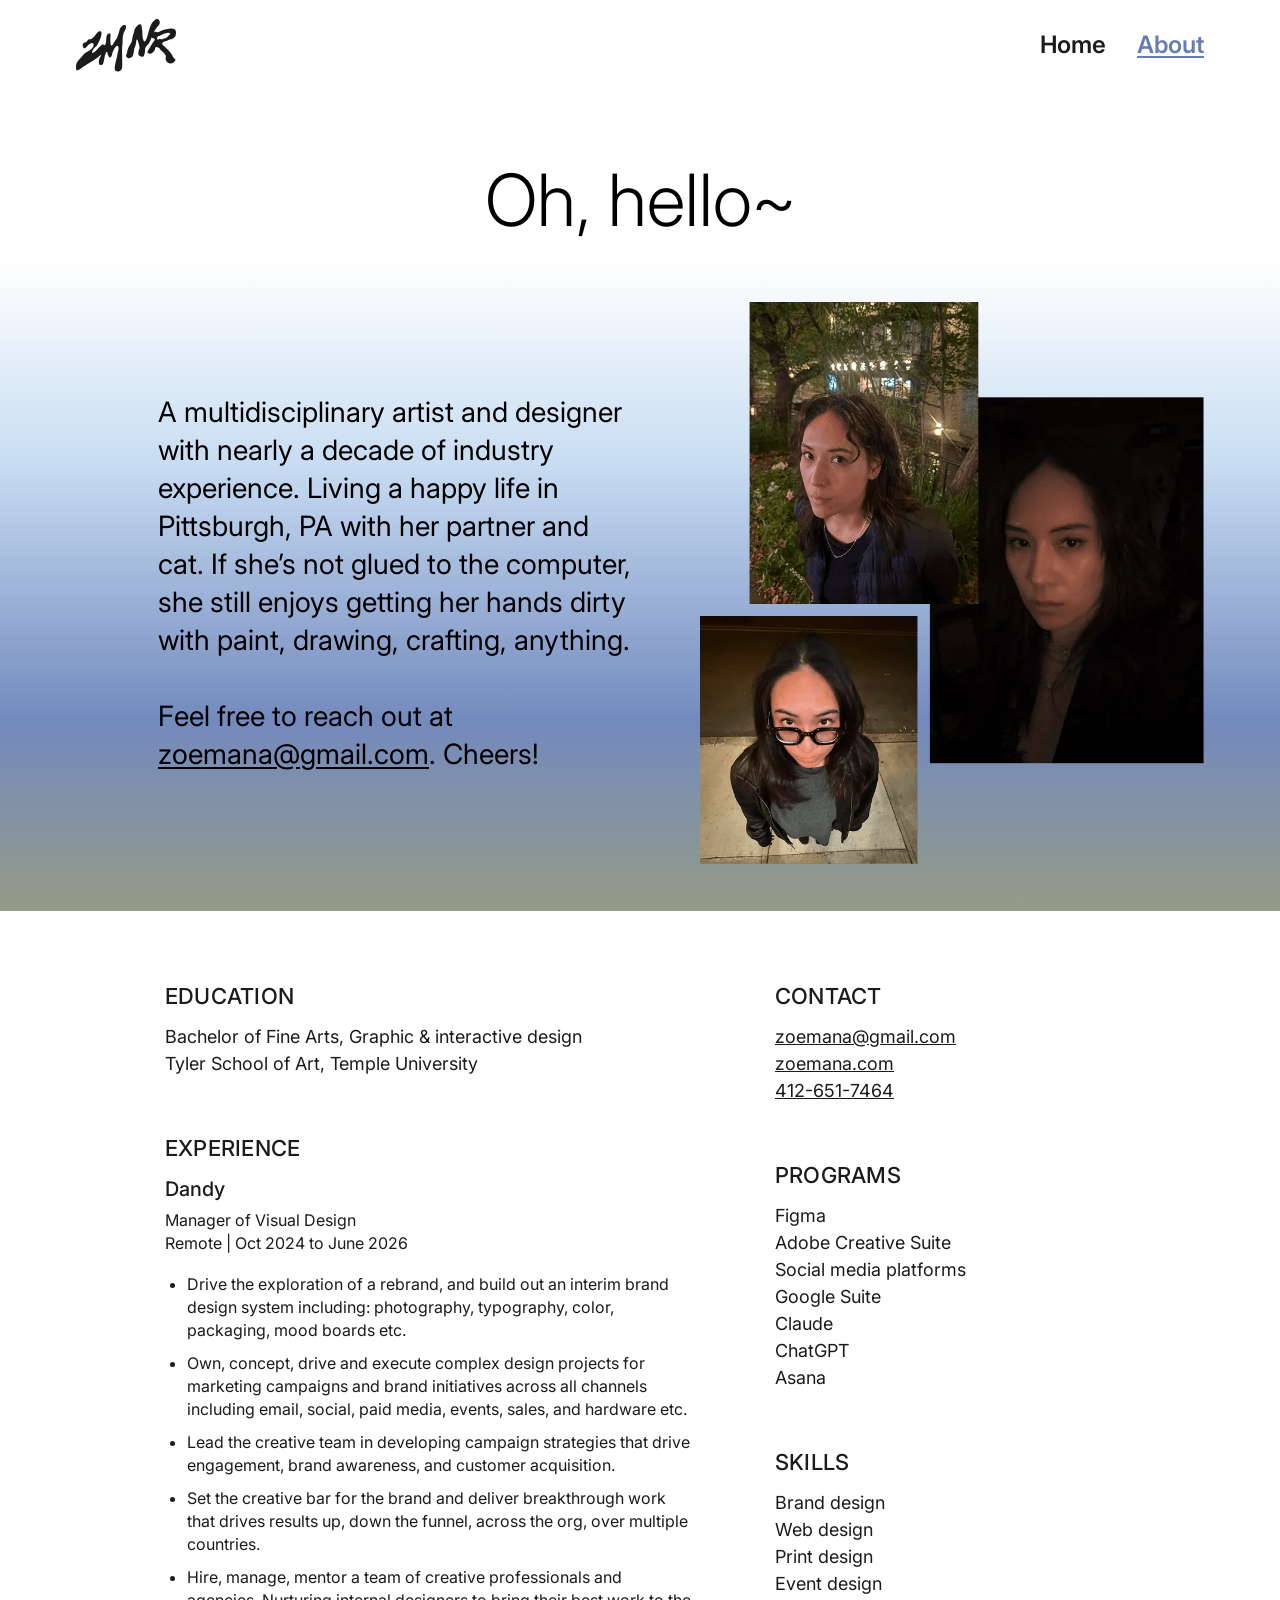
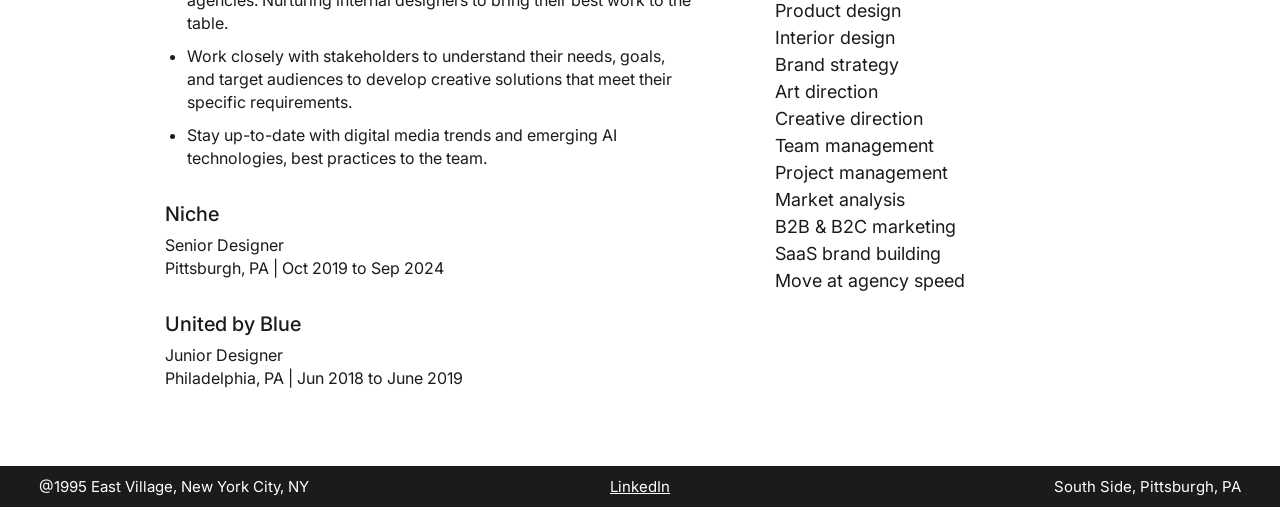
==== page_about.html @ 8969272e "Rebuild the Framer portfolio as a static site Recreates all 15 pages of the Framer site (home, about" ====
<!DOCTYPE html>
<html lang="en">
<head>
  <meta charset="utf-8">
  <meta name="viewport" content="width=device-width, initial-scale=1">
  <title>About — ZM Nishimura-Russ</title>
  <meta name="description" content="ZM Nishimura-Russ is a multidisciplinary artist and designer with nearly a decade of industry experience, based in Pittsburgh, PA.">
  <link rel="canonical" href="https://zoemana.com/page_about">
  <meta property="og:title" content="About — ZM Nishimura-Russ">
  <meta property="og:description" content="ZM Nishimura-Russ is a multidisciplinary artist and designer with nearly a decade of industry experience, based in Pittsburgh, PA.">
  <meta property="og:image" content="https://zoemana.com/assets/img/about/01.webp">
  <meta property="og:url" content="https://zoemana.com/page_about">
  <meta name="twitter:card" content="summary_large_image">
  <link rel="icon" href="assets/favicon.svg" type="image/svg+xml">
  <link rel="preconnect" href="https://fonts.googleapis.com">
  <link rel="preconnect" href="https://fonts.gstatic.com" crossorigin>
  <link rel="stylesheet" href="https://fonts.googleapis.com/css2?family=Inter:wght@300;400;500;600&display=swap">
  <link rel="stylesheet" href="assets/css/site.css">
</head>
<body id="top">
  <header class="site-header">
    <div class="wrap">
      <a class="logo" href="./" aria-label="ZM Nishimura-Russ — home"><svg viewBox="0 0 100 53" fill="none" aria-hidden="true"><path d="M43.692 10.5259C44.4745 8.50588 47.2421 4.89866 49.608 6.32375L49.692 6.41066C50.3985 7.4019 49.863 8.69112 49.6998 9.76613C49.289 11.2709 48.0901 12.5162 47.6793 14.021C46.4036 17.7608 46.6591 20.6011 46.5445 24.6021C45.4439 32.1716 46.54 39.962 46.2271 47.6626C46.1112 51.1902 43.5462 52.9903 40.2701 52.2505C38.9426 51.7738 38.689 49.9662 38.6031 48.7183C39.0477 44.0728 40.6958 39.9032 41.4302 35.1294C41.7563 32.807 43.0349 30.3578 42.3658 27.9038C42.1565 27.0861 41.4094 26.5249 40.5816 26.9097C38.7599 27.7225 38.1855 30.1736 37.1539 32.021C35.9154 34.04 36.5463 38 33.8121 38.5523C33.2315 38.4214 32.5237 37 32.191 36.5259C31.7749 35.8794 31.6475 34.5452 31.438 33.6411C30.6014 30.4986 28.7517 37.0339 28.6295 37.8941C28.3014 39.3129 27.9733 40.7748 27.7281 42.1939C27.6059 43.0539 27.5663 43.914 27.0709 44.6441C26.4932 45.7181 24.9621 46.5321 23.9244 45.8843C22.5542 44.8912 22.6316 42.7396 23.0425 41.2778C23.248 40.5901 23.205 39.9446 23.6177 39.2573C24.3529 38.0495 24.9023 36.8403 25.2388 35.4898C19.7332 40.2763 13.6069 43.8107 7.32965 47.7349C5.7565 48.5053 1.58138 52.9256 0.249572 50.6851C-0.12647 49.4364 0.0349249 47.6731 0.0317982 46.3823C0.481443 43.802 1.88534 41.74 3.91168 39.8521C5.19355 38.6507 5.93596 37.2326 7.09332 35.9448C9.98653 32.5964 15.1243 31.6634 17.1871 27.7105C18.0946 25.9488 17.6743 23.796 15.3541 24.1343C14.6911 24.1328 14.1531 24.5619 13.6568 24.9478C13.1603 25.2906 12.7053 25.505 12.2505 25.9771C11.0513 27.0926 10.1434 28.9404 8.6109 29.3667C7.61696 29.5359 7.11704 28.3301 6.90777 27.5122C6.44925 26.4355 6.57026 25.188 7.39703 24.3296C8.09937 23.428 9.67427 23.5606 10.5015 22.8316C11.2461 22.2311 11.6587 21.1135 12.4449 20.5562C12.9827 20.2136 13.6869 20.2577 14.3082 20.1734C15.4268 20.0902 16.0895 19.7051 16.9576 18.8472C18.8185 17.131 20.0571 14.7677 21.8765 13.0083C22.3312 12.4932 22.8694 12.322 23.5738 12.2378C29.0014 11.5637 21.7429 26.3457 19.7154 27.7603C18.4332 28.8326 17.0674 29.8188 16.6158 31.5816C16.3689 32.3121 15.9571 33.042 16.2486 33.731L16.3316 33.8179C18.6548 34.6836 23.03 27.467 25.3482 26.311C25.8034 26.0111 26.2175 25.6684 26.7144 25.4976C27.5234 25.2545 28.4439 25.7242 28.8716 26.4644C29.3142 25.5032 29.7015 24.5424 29.9625 23.5698C30.494 20.6027 29.6982 16.9868 32.0132 14.7124C32.7576 14.026 34.1665 13.9431 34.4175 14.8902C34.7118 16.5689 34.4261 18.4616 34.3882 19.9243C34.3078 20.9136 34.3932 21.7746 34.4371 22.7642C34.5648 24.1841 34.2364 25.5602 34.9839 26.2505C36.52 27.287 37.2193 24.9222 37.8384 23.8482C38.3339 23.075 38.8712 22.3019 39.3668 21.5718C42.0112 18.2658 42.375 14.3516 43.692 10.5259Z" fill="currentColor"/><path d="M80.7732 0.0306657C82.7837 -0.278343 83.6731 1.80979 83.8279 3.51113C83.7506 4.82595 82.9771 6.06389 82.0877 7.03067C80.2461 8.9151 78.8897 11.1081 77.7302 13.4516C77.9195 13.361 78.1066 13.2773 78.2908 13.2064C79.2575 12.7811 80.1084 12.5493 80.8045 13.1293C82.274 13.7867 84.1695 12.3166 85.7937 11.6205C90.9371 10.0736 101.455 6.63265 99.8308 15.14C99.7921 17.9628 96.9309 19.7033 94.572 20.3607C92.6385 21.0568 90.6655 22.1399 88.8093 22.4105C88.5002 22.4492 88.1908 22.5259 87.8816 22.7191C83.8598 25.1167 87.9594 26.4703 89.0808 27.9398C92.1744 30.8014 95.2676 33.6247 97.1238 37.8783C97.5105 39.1157 99.057 39.6186 99.5213 40.6625V40.7787C98.9412 43.0215 96.0413 44.7235 94.2625 44.4916C93.2184 44.0276 91.7492 43.9108 91.0144 42.9828C90.2023 41.7067 89.1196 40.3536 89.8543 38.3041C90.241 34.1664 85.6002 32.7352 83.9373 29.9897C83.0865 28.9069 79.3738 26.2385 78.9871 29.8734C78.9871 30.3375 78.9095 30.8406 78.6775 31.266C77.943 32.2326 77.3243 33.3149 76.242 33.8949C75.4299 34.359 74.5785 34.7852 73.7664 34.7465C72.529 34.7077 70.6347 33.702 71.949 31.8461C74.1532 28.443 75.7778 24.6913 78.4461 21.559C79.8382 19.0799 76.7865 19.4041 75.5252 18.4457C75.4038 18.7391 75.2827 19.0332 75.1609 19.3275C74.4262 21.5317 73.8123 23.8139 71.9949 25.5541C69.5587 27.7196 69.1408 28.6767 68.9861 32.2729C68.9474 33.1623 68.6763 34.1608 68.3787 35.2768L68.2752 35.6557C68.1058 36.2718 67.8249 36.8523 67.447 37.3676C67.2865 37.5865 67.0631 37.7576 66.7957 37.8041C66.6035 37.8375 66.3912 37.8567 66.158 37.8598C65.1845 37.8726 64.2603 37.3803 63.447 36.8451C62.9527 36.5199 62.4981 36.174 62.4392 35.8402C62.1686 34.1774 62.5971 31.329 63.3318 29.7436C64.0267 28.3865 62.5129 23.6564 61.5047 21.057C61.2659 20.4415 60.58 20.2799 60.4119 20.9184C60.11 22.0656 60.2546 23.8475 60.0066 24.5639C59.736 25.3759 59.5407 26.766 59.1541 27.5395C57.5686 30.3237 58.3049 32.8627 57.1062 35.8402C56.6808 36.9617 56.3324 38.3924 54.9402 38.6244C51.9486 40.4562 49.8867 37.542 50.0027 36.7299C50.08 35.9951 50.6599 35.376 50.8533 34.5639C51.472 31.509 51.9368 28.5702 53.909 26.018C54.6824 24.7032 55.6099 23.4269 55.8806 21.9574C56.2287 19.5212 56.6541 17.162 57.4275 14.8031C57.6595 14.1458 58.0078 13.4884 58.1238 12.7924C58.5105 10.2016 60.3546 6.41248 63.7185 5.32949C65.8841 5.09747 65.5756 7.99769 65.9236 9.46719C66.8902 13.3341 65.8072 17.8198 67.5086 21.5707C69.7901 25.4765 71.8666 14.8041 72.408 13.4506C73.8001 9.11945 74.7792 4.09133 78.8396 1.11367C79.381 0.572395 80.0386 0.107994 80.7732 0.0306657ZM93.2957 13.9027C92.2516 13.516 90.782 13.5932 89.6218 14.1732C87.727 14.4053 85.7155 15.9135 83.782 16.6869C83.2021 16.9573 82.4674 16.7253 81.8875 17.3051C81.5395 17.6144 81.462 18.1174 81.3074 18.5814C81.2301 19.0067 80.8823 19.5094 80.9207 19.8188C81.1914 20.6695 82.0033 20.9789 82.9314 20.2055C83.7048 19.7801 83.9372 20.2057 85.1746 20.3217C85.4066 20.5537 86.2689 19.9967 86.864 19.9223C87.6823 19.82 87.6145 19.591 88.4265 19.475C89.8185 19.127 90.8208 18.659 91.7488 17.4604C92.4835 16.455 93.8757 15.8362 94.2625 14.6762L94.2234 14.598C94.0299 14.4433 93.6048 14.1346 93.2957 13.9027Z" fill="currentColor"/></svg></a>
      <nav class="nav" aria-label="Main">
        <a href="./">Home</a>
        <a href="page_about" aria-current="page">About</a>
      </nav>
    </div>
  </header>

  <main>
    <h1 class="page-title about-title">Oh, hello~</h1>
    <section class="about-hero">
      <div class="wrap">
        <div class="prose lead"><p>A multidisciplinary artist and designer with nearly a decade of industry experience. Living a happy life in Pittsburgh, PA with her partner and cat. If she’s not glued to the computer, she still enjoys getting her hands dirty with paint, drawing, crafting, anything.</p><p>Feel free to reach out at <a href="mailto:zoemana@gmail.com">zoemana@gmail.com</a>. Cheers!</p></div>
        <img src="assets/img/about/01.webp" width="845" height="943" alt="Three portraits of ZM Nishimura-Russ">
      </div>
    </section>
    <div class="resume">
      <div>
        <section>
          <h2>Education</h2>
          <p>Bachelor of Fine Arts, Graphic &amp; interactive design<br>Tyler School of Art, Temple University</p>
        </section>
        <section>
          <h2>Experience</h2>
          <div class="job">
            <h3>Dandy</h3>
            <p class="meta">Manager of Visual Design<br>Remote | Oct 2024 to June 2026</p>
            <ul>
              <li>Drive the exploration of a rebrand, and build out an interim brand design system including: photography, typography, color, packaging, mood boards etc.</li>
              <li>Own, concept, drive and execute complex design projects for marketing campaigns and brand initiatives across all channels including email, social, paid media, events, sales, and hardware etc.</li>
              <li>Lead the creative team in developing campaign strategies that drive engagement, brand awareness, and customer acquisition.</li>
              <li>Set the creative bar for the brand and deliver breakthrough work that drives results up, down the funnel, across the org, over multiple countries.</li>
              <li>Hire, manage, mentor a team of creative professionals and agencies. Nurturing internal designers to bring their best work to the table.</li>
              <li>Work closely with stakeholders to understand their needs, goals, and target audiences to develop creative solutions that meet their specific requirements.</li>
              <li>Stay up-to-date with digital media trends and emerging AI technologies, best practices to the team.</li>
            </ul>
          </div>
          <div class="job">
            <h3>Niche</h3>
            <p class="meta">Senior Designer<br>Pittsburgh, PA | Oct 2019 to Sep 2024</p>
          </div>
          <div class="job">
            <h3>United by Blue</h3>
            <p class="meta">Junior Designer<br>Philadelphia, PA | Jun 2018 to June 2019</p>
          </div>
        </section>
      </div>
      <div>
        <section>
          <h2>Contact</h2>
          <ul class="plain">
            <li><a href="mailto:zoemana@gmail.com">zoemana@gmail.com</a></li>
            <li><a href="https://zoemana.com">zoemana.com</a></li>
            <li><a href="tel:+14126517464">412-651-7464</a></li>
          </ul>
        </section>
        <section>
          <h2>Programs</h2>
          <ul class="plain"><li>Figma</li><li>Adobe Creative Suite</li><li>Social media platforms</li><li>Google Suite</li><li>Claude</li><li>ChatGPT</li><li>Asana</li></ul>
        </section>
        <section>
          <h2>Skills</h2>
          <ul class="plain"><li>Brand design</li><li>Web design</li><li>Print design</li><li>Event design</li><li>Product design</li><li>Interior design</li><li>Brand strategy</li><li>Art direction</li><li>Creative direction</li><li>Team management</li><li>Project management</li><li>Market analysis</li><li>B2B &amp; B2C marketing</li><li>SaaS brand building</li><li>Move at agency speed</li></ul>
        </section>
      </div>
    </div>
  </main>

  <footer class="site-footer">
    <div class="bar">
      <span>@1995 East Village, New York City, NY</span>
      <a href="https://www.linkedin.com/in/zmnishimura-russ/" target="_blank" rel="noopener">LinkedIn</a>
      <span>South Side, Pittsburgh, PA</span>
    </div>
  </footer>
</body>
</html>
---- assets/css/site.css ----
/* =========================================================
   ZM Nishimura-Russ — portfolio styles
   Values measured from the original Framer site (1440px wide).
   ========================================================= */

/* ---------- Tokens ---------- */
:root {
  /* Color */
  --ink: #1b1b1b;          /* body text, footer bar */
  --black: #000;           /* page titles, case-study text */
  --muted: #666;           /* grey section labels */
  --accent: #647db5;       /* active nav link */
  --paper: #fff;
  --panel: #f2f2f2;        /* light-grey sections (RPI) */
  --rule: #1b1b1b;

  /* Type — SF Pro on Apple devices, Inter everywhere else */
  --font: -apple-system, BlinkMacSystemFont, "SF Pro Text", "SF Pro Display",
          "Inter", "Helvetica Neue", Arial, sans-serif;

  /* Layout */
  --content: 1128px;       /* main column width */
  --gutter: 40px;
  --gap: 15px;             /* space between images */
  --radius: 8px;
}

/* ---------- Base ---------- */
*, *::before, *::after { box-sizing: border-box; }
html { scroll-behavior: smooth; -webkit-text-size-adjust: 100%; }
body {
  margin: 0;
  background: var(--paper);
  color: var(--ink);
  font-family: var(--font);
  font-size: 18px;
  line-height: 28px;
  -webkit-font-smoothing: antialiased;
  display: flex;
  flex-direction: column;
  min-height: 100vh;
}
main { flex: 1; }
img { display: block; max-width: 100%; height: auto; }
a { color: inherit; }
h1, h2, h3, h4, p, ul { margin: 0; }

.wrap {
  width: 100%;
  max-width: calc(var(--content) + var(--gutter) * 2);
  margin: 0 auto;
  padding: 0 var(--gutter);
}

/* ---------- Header ---------- */
.site-header .wrap {
  display: flex;
  align-items: center;
  justify-content: space-between;
  height: 90px;
}
.logo { display: block; width: 100px; height: 53px; color: var(--ink); }
.logo svg { width: 100%; height: 100%; display: block; }
.nav { display: flex; gap: 31px; }
.nav a {
  font-size: 24px; line-height: 28.8px; font-weight: 600;
  color: var(--ink); text-decoration: none;
}
.nav a:hover { color: var(--accent); }
.nav a[aria-current="page"] { color: var(--accent); text-decoration: underline; text-underline-offset: 3px; }

/* ---------- Footer ---------- */
.site-footer { background: var(--ink); color: #fff; margin-top: 76px; }
.site-footer .bar {
  display: grid;
  grid-template-columns: 1fr auto 1fr;
  align-items: center;
  gap: 16px;
  min-height: 41px;
  padding: 11px 39px;
  font-size: 15px; line-height: 18px;
}
.site-footer .bar > :last-child { text-align: right; }
.site-footer a { color: #fff; }

/* ---------- Home ---------- */
.home-intro {
  text-align: center;
  font-size: 28px; line-height: 36px; font-weight: 500;
  padding: 88px 0 95px;
}
.work-grid {
  display: grid;
  grid-template-columns: repeat(3, 1fr);
  column-gap: 21px;
  row-gap: 56px;
}
.card { display: block; text-decoration: none; color: var(--ink); }
.card .thumb {
  aspect-ratio: 362 / 422;
  border-radius: 2px;
  overflow: hidden;
  background: #f4f4f4;
}
.card .thumb img { width: 100%; height: 100%; object-fit: cover; transition: transform .5s ease; }
a.card:hover .thumb img { transform: scale(1.03); }
.card .kind { margin-top: 24px; font-size: 19.3px; line-height: 27px; }
.card .name { margin-top: 4px; font-size: 27.4px; line-height: 32.9px; font-weight: 500; }
a.card:hover .name { text-decoration: underline; text-underline-offset: 4px; }

/* ---------- Project pages ---------- */
.page-title {
  text-align: center;
  font-size: 72px; line-height: 80px; font-weight: 300;
  color: var(--black);
  padding: 66px 0 52px;
}
.project { color: var(--black); }

/* Image rows */
.row { display: grid; gap: var(--gap); margin-bottom: var(--gap); }
.row.c2 { grid-template-columns: repeat(2, 1fr); }
.row.c3 { grid-template-columns: repeat(3, 1fr); }
.row figure { margin: 0; }
.media {
  border-radius: var(--radius);
  overflow: hidden;
  width: 100%;
}
.media img { width: 100%; height: 100%; object-fit: cover; }
.media.contain img { object-fit: contain; }
.media.natural { aspect-ratio: auto !important; }
.media.natural img { height: auto; }
.media.flat { border-radius: 0; }
.row .label {
  text-align: center;
  font-size: 22px; line-height: 30px; font-weight: 500;
  margin-bottom: 33px;
}

/* Spacing between blocks */
.block { margin-top: 76px; margin-bottom: 76px; }
.block.tight { margin-top: 56px; margin-bottom: 56px; }

/* Intro: story on the left, credits on the right */
.intro {
  display: grid;
  grid-template-columns: minmax(0, 624fr) minmax(0, 442fr);
  column-gap: 62px;
}
.prose p + p { margin-top: 28px; }
.prose.lead { font-size: 28px; line-height: 38px; }
.prose.lead p + p { margin-top: 38px; }
.prose.small { font-size: 16px; line-height: 24px; }
.prose.small p + p { margin-top: 24px; }
.prose a { text-underline-offset: 3px; }
.measure { max-width: 664px; }
.measure-s { max-width: 624px; }

.credits h3 { font-size: 28px; line-height: 36px; font-weight: 500; margin-bottom: 32px; }
.credits section + section { margin-top: 56px; }
.credits ul { list-style: none; padding: 0; }
.credits li + li { margin-top: 0; }
.credits .people li + li { margin-top: 16px; }
.credits .role { display: block; font-size: 14px; line-height: 22px; }
.credits .gap-above { margin-top: 28px; }

/* Section headings */
.h2 { font-size: 48px; line-height: 56px; font-weight: 500; }
.h3 { font-size: 36px; line-height: 44px; font-weight: 500; }
.h4 { font-size: 28px; line-height: 36px; font-weight: 500; }
.h5 { font-size: 22px; line-height: 30px; font-weight: 500; }
.center { text-align: center; }
.grey { color: var(--muted); }
.subhead { text-align: center; margin-top: 4px; }
.h2 + .prose, .h2 + .content { margin-top: 42px; }
.section-head { margin-bottom: 40px; }

/* Text + image side by side */
.split {
  display: grid;
  grid-template-columns: minmax(0, 1fr) minmax(0, 575px);
  column-gap: 60px;
  align-items: center;
  margin-bottom: 67px;
}
.split .text { padding-left: 96px; }
.split .text .h4 { margin-bottom: 26px; }

/* Text with a small call-out on the right (Dandy "Color") */
.aside-row {
  display: grid;
  grid-template-columns: minmax(0, 664fr) minmax(0, 229fr);
  column-gap: 87px;
  padding-left: 94px;
}
.callout .h5 { margin-bottom: 18px; }

/* Grey band (RPI) */
.band { background: var(--panel); padding: 64px 0 76px; margin: 76px 0; }
.band .h3 { text-align: center; margin-bottom: 40px; }
.band .note { max-width: 985px; margin: 41px auto 81px; text-align: center; font-size: 16px; line-height: 24px; }
.stats { display: grid; grid-template-columns: 1fr 1fr; column-gap: 142px; max-width: 920px; margin: 0 auto; }
.stats .h5 { text-align: center; margin-bottom: 44px; }
.stats table { width: 100%; border-collapse: collapse; font-size: 17px; line-height: 25.5px; margin-bottom: 44px; }
.stats td { border-top: 1px solid var(--rule); border-bottom: 1px solid var(--rule); padding: 15px 8px; }
.stats td + td { border-left: 1px solid var(--rule); text-align: center; }
.stats .prose { font-size: 16px; line-height: 24px; padding: 0 8px; }
.stats .prose p + p { margin-top: 24px; }

/* Before / after comparisons */
.compare + .compare { margin-top: 66px; }
.compare .h4 { text-align: center; margin-bottom: 34px; }

/* Long screenshots (RPI side-by-side) */
.tall { max-width: 544px; margin: 0 auto; }

/* Bottom-of-page navigation */
.pager {
  display: flex;
  justify-content: space-between;
  align-items: center;
  max-width: 990px;
  margin: 110px auto 0;
  padding: 0 var(--gutter);
}
.pager a {
  display: inline-flex; align-items: center; gap: 10px;
  font-size: 34px; line-height: 40.8px; font-weight: 600;
  color: var(--black); text-decoration: none;
}
.pager a:hover { text-decoration: underline; text-underline-offset: 4px; }
.pager svg { width: 34px; height: 34px; flex: none; }

/* ---------- About ---------- */
.about-hero {
  background: linear-gradient(rgba(255,255,255,.9) 0%, rgba(194,217,241,.9) 30.95%,
              rgba(100,125,182,.9) 70.66%, rgba(137,144,123,.9) 100%);
  padding: 41px 0 47px;
}
.about-hero .wrap {
  display: grid;
  grid-template-columns: minmax(0, 480px) minmax(0, 504px);
  justify-content: space-between;
  align-items: center;
  column-gap: 40px;
  padding-left: calc(var(--gutter) + 82px);
}
.about-hero .prose { color: var(--black); }
.about-hero .prose a { color: inherit; }
.about-title { padding: 70px 0 21px; }

.resume {
  display: grid;
  grid-template-columns: minmax(0, 1fr) minmax(0, 340px);
  column-gap: 80px;
  max-width: 1030px;
  margin: 70px auto 0;
  padding: 0 var(--gutter);
  font-size: 18px; line-height: 27px;
}
.resume h2 {
  font-size: 22px; line-height: 30px; font-weight: 500;
  text-transform: uppercase; letter-spacing: .01em;
  margin-bottom: 12px;
}
.resume section + section { margin-top: 56px; }
.resume ul.plain { list-style: none; padding: 0; }
.job + .job { margin-top: 30px; }
.job h3 { font-size: 20px; line-height: 28px; font-weight: 500; margin-bottom: 6px; }
.job .meta { font-size: 16px; line-height: 23px; }
.job ul { font-size: 16px; line-height: 23px; padding-left: 22px; margin-top: 18px; }
.job li + li { margin-top: 10px; }

/* ---------- Responsive ---------- */
@media (max-width: 1100px) {
  .split .text, .aside-row { padding-left: 0; }
  .about-hero .wrap { padding-left: var(--gutter); }
  .stats { column-gap: 60px; }
}

@media (max-width: 900px) {
  :root { --gutter: 24px; }
  .work-grid { grid-template-columns: repeat(2, 1fr); row-gap: 44px; }
  .page-title { font-size: 56px; line-height: 62px; padding: 48px 0 40px; }
  .intro, .aside-row, .split, .about-hero .wrap, .resume, .stats {
    grid-template-columns: 1fr;
    row-gap: 48px;
  }
  .split { row-gap: 24px; }
  .split .text { order: 2; }
  .about-hero .wrap { justify-items: center; }
  .about-hero .prose { max-width: 600px; }
}

@media (max-width: 640px) {
  :root { --gutter: 16px; --gap: 10px; }
  body { font-size: 17px; line-height: 26px; }
  .site-header .wrap { height: 72px; }
  .logo { width: 76px; height: 40px; }
  .nav { gap: 20px; }
  .nav a { font-size: 19px; }
  .home-intro { font-size: 22px; line-height: 30px; padding: 40px 0 44px; }
  .work-grid { grid-template-columns: 1fr; row-gap: 40px; }
  .card .kind { margin-top: 14px; font-size: 16px; line-height: 22px; }
  .card .name { font-size: 23px; line-height: 28px; }
  .page-title { font-size: 40px; line-height: 46px; padding: 32px 0 28px; }
  .row.c2 { grid-template-columns: 1fr; }
  .row.c3 { grid-template-columns: repeat(2, 1fr); }
  .row.c3.keep-1 { grid-template-columns: 1fr; }
  .block { margin-top: 48px; margin-bottom: 48px; }
  .prose.lead { font-size: 22px; line-height: 31px; }
  .prose.lead p + p { margin-top: 26px; }
  .h2 { font-size: 34px; line-height: 40px; }
  .h3 { font-size: 27px; line-height: 34px; }
  .h4 { font-size: 23px; line-height: 30px; }
  .band { padding: 44px 0 48px; }
  .compare .h4 { margin-bottom: 20px; }
  .pager { margin-top: 64px; padding: 0 var(--gutter); }
  .pager a { font-size: 22px; line-height: 28px; }
  .pager svg { width: 22px; height: 22px; }
  .site-footer .bar { grid-template-columns: 1fr; text-align: center; padding: 14px 16px; gap: 6px; }
  .site-footer .bar > :last-child { text-align: center; }
}
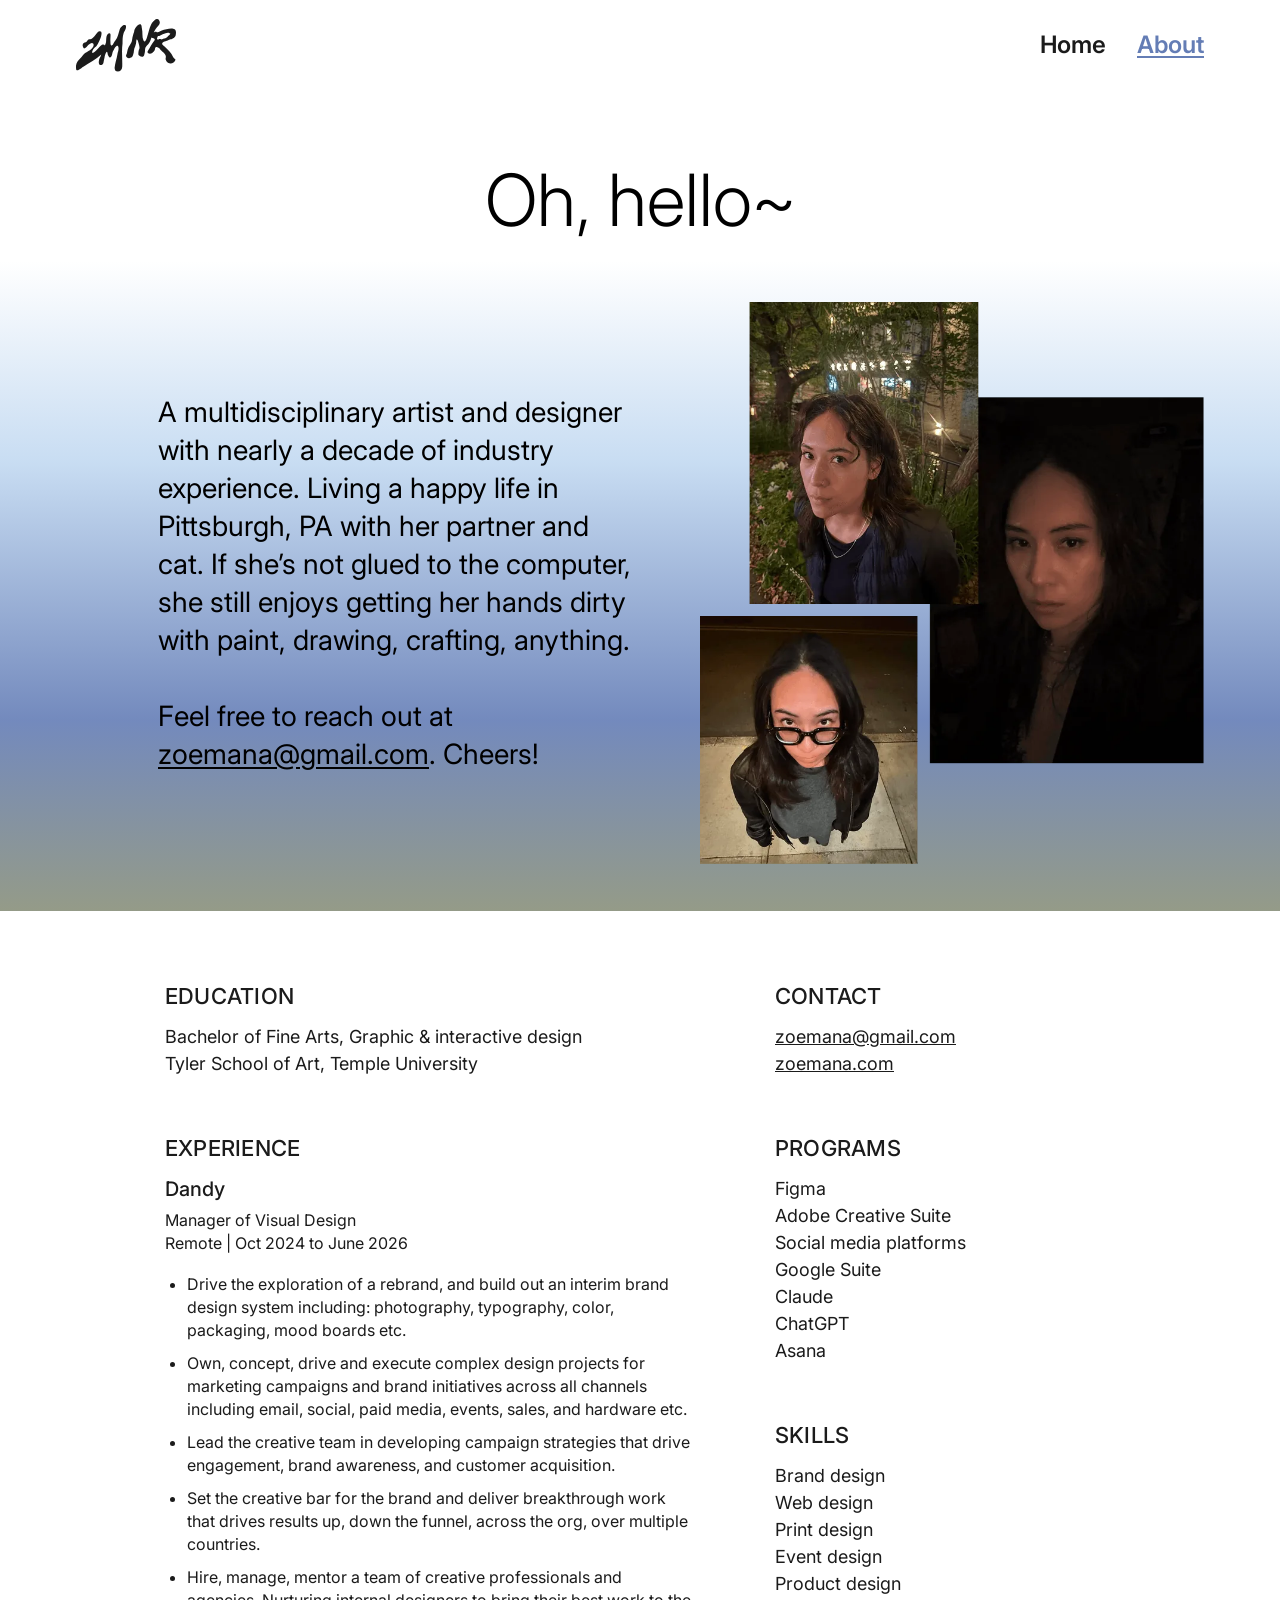
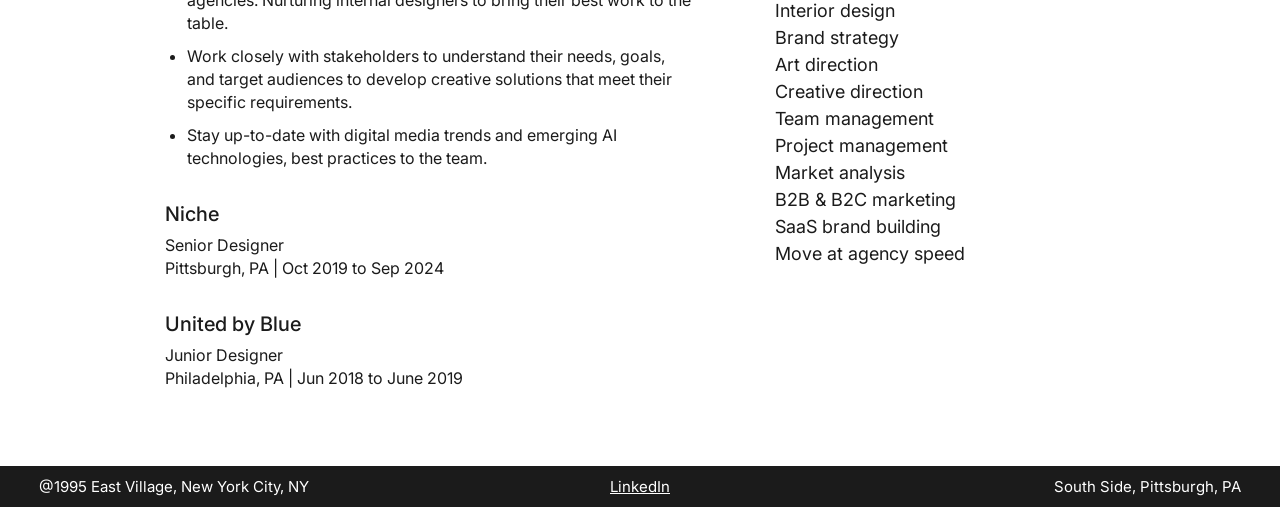
==== commit 9286fe40: "Fix typos and remove phone number from About page - its/it's: Dandy brand update (2), Vision (2), RP" ====
--- a/page_about.html
+++ b/page_about.html
@@ -73,7 +73,6 @@
           <ul class="plain">
             <li><a href="mailto:zoemana@gmail.com">zoemana@gmail.com</a></li>
             <li><a href="https://zoemana.com">zoemana.com</a></li>
-            <li><a href="tel:+14126517464">412-651-7464</a></li>
           </ul>
         </section>
         <section>
